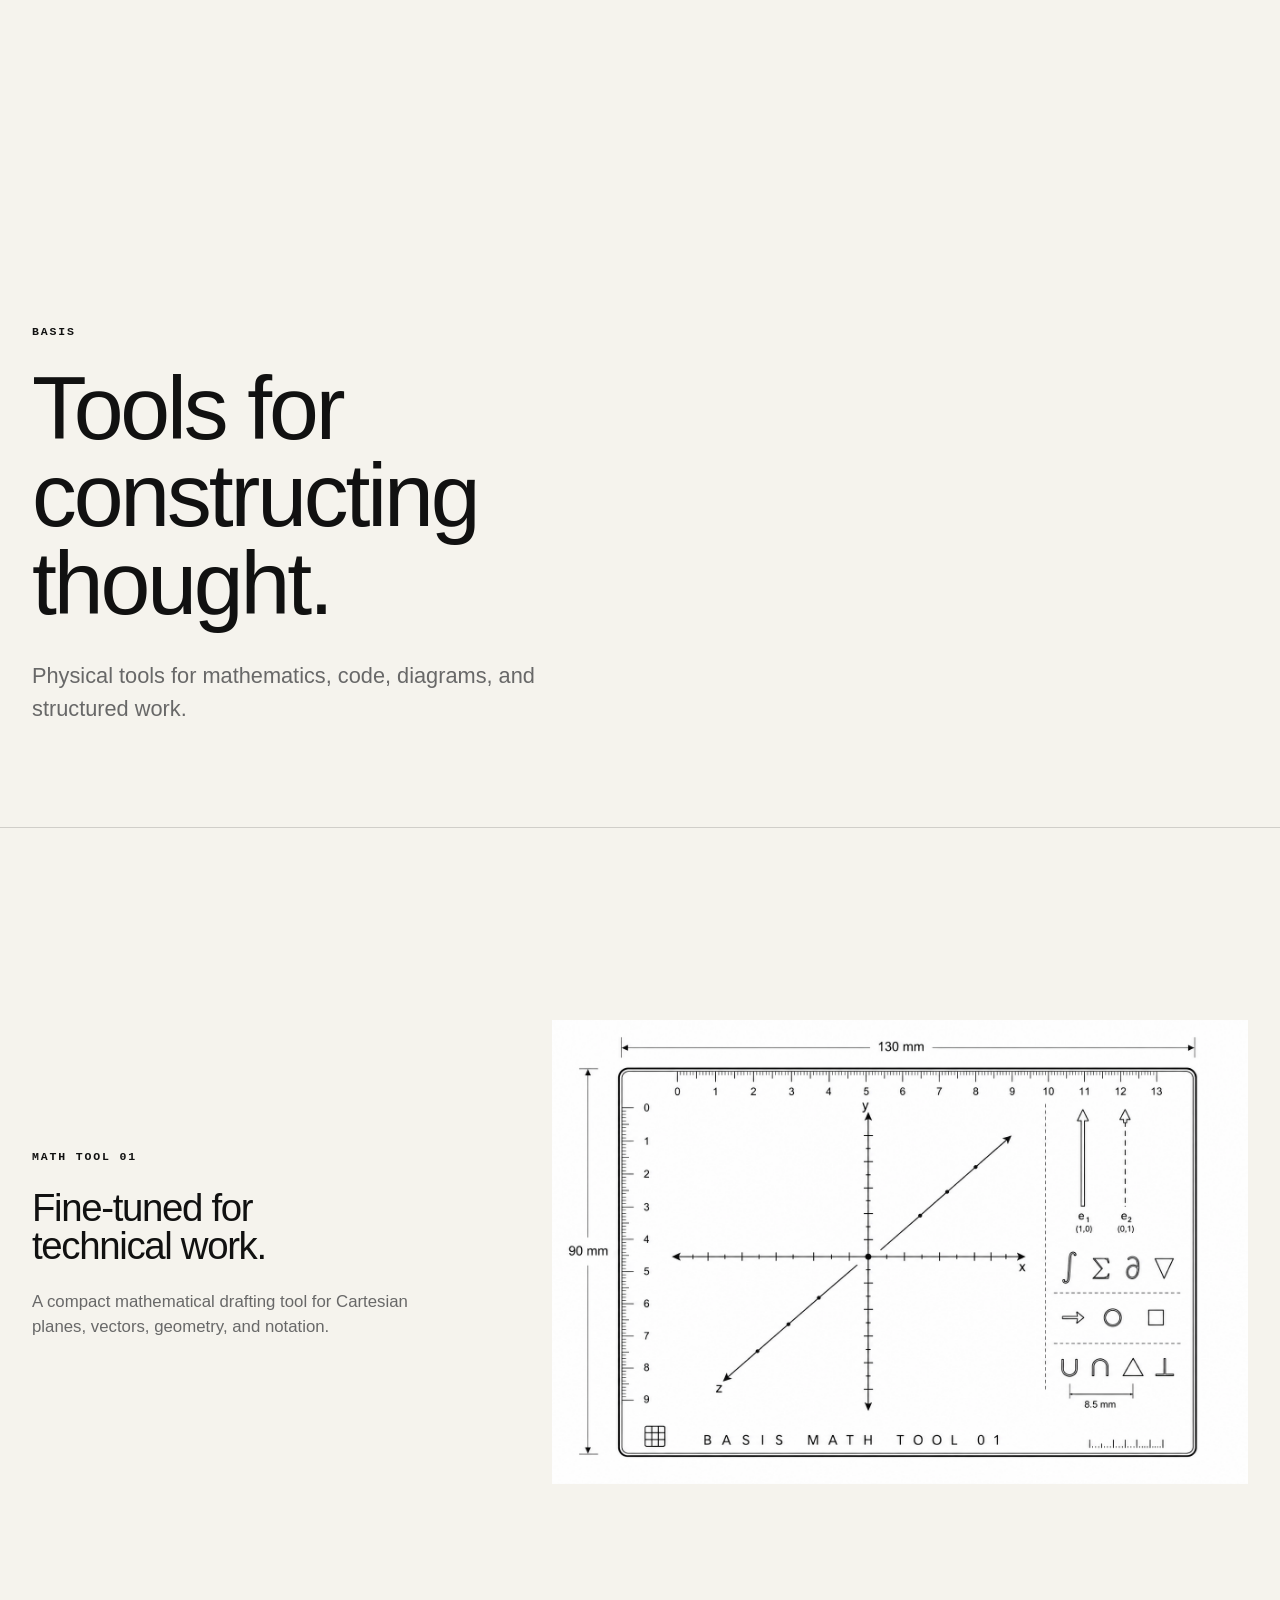
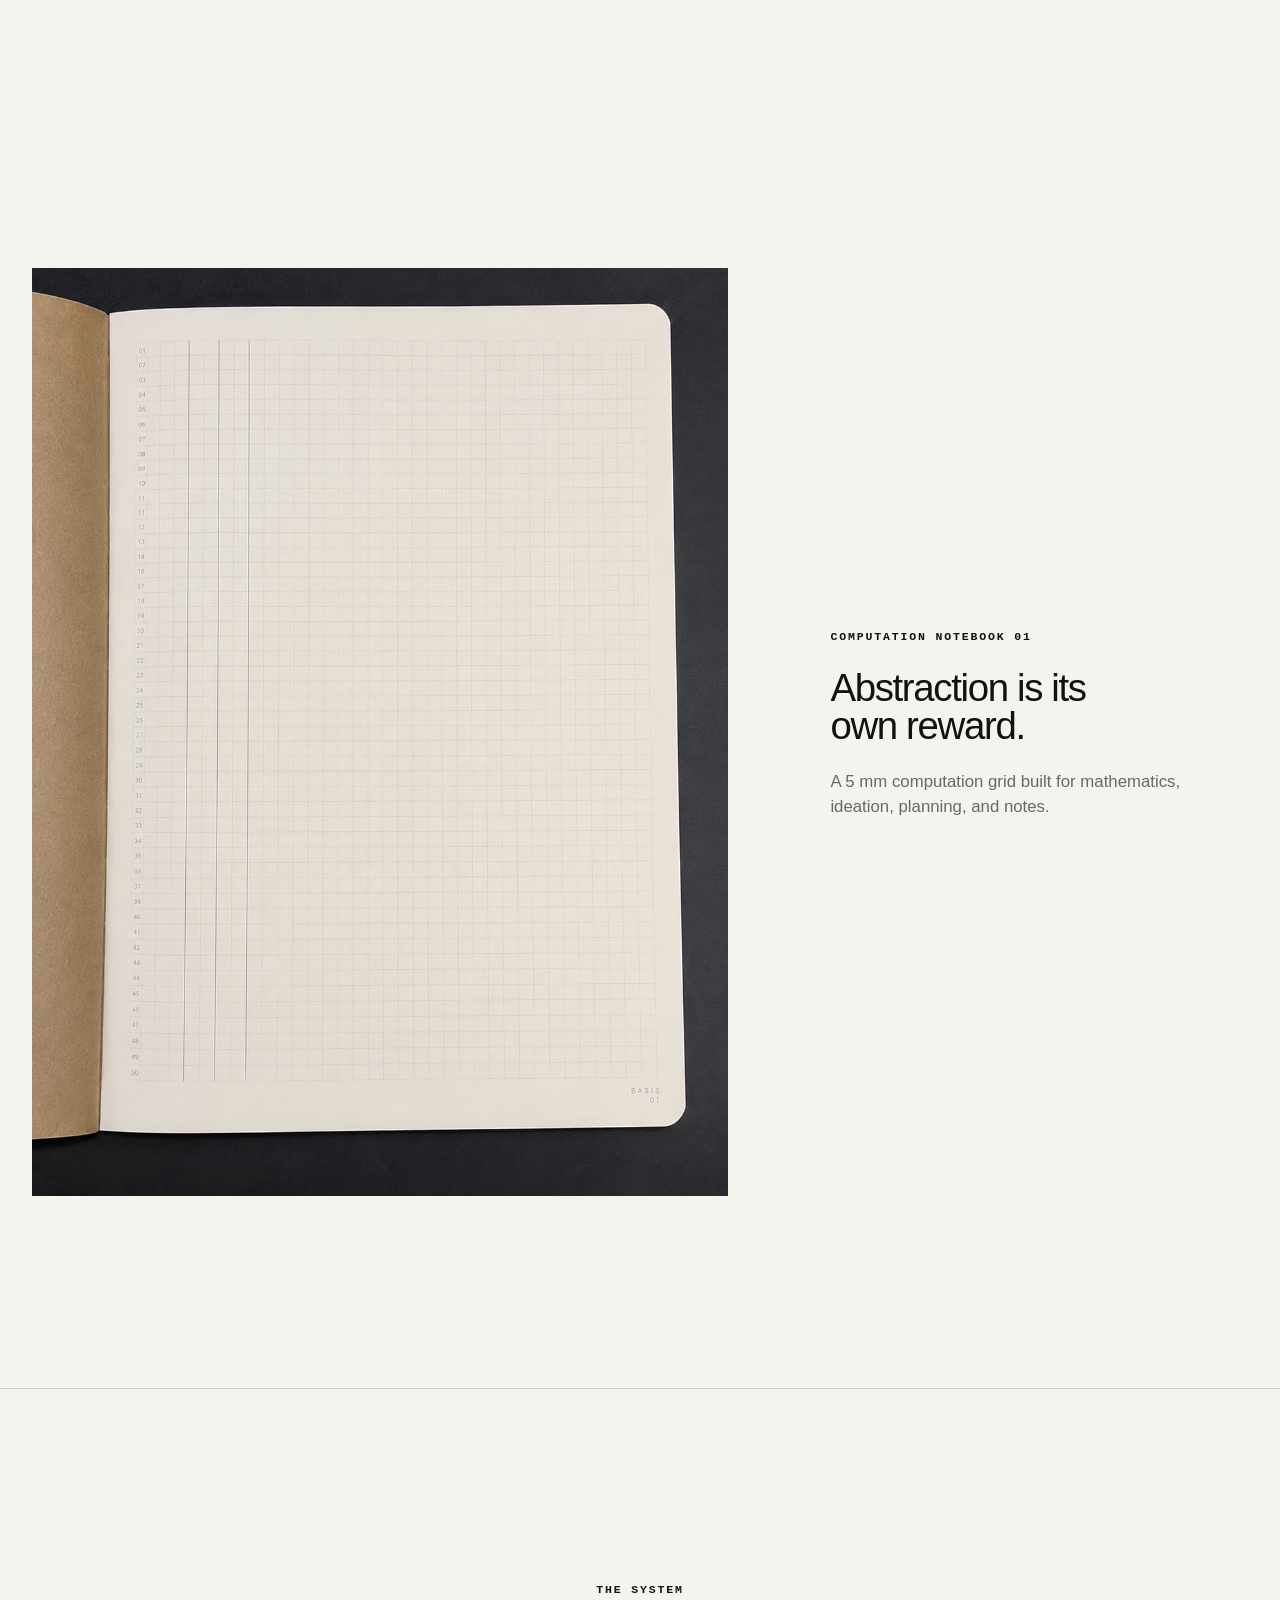
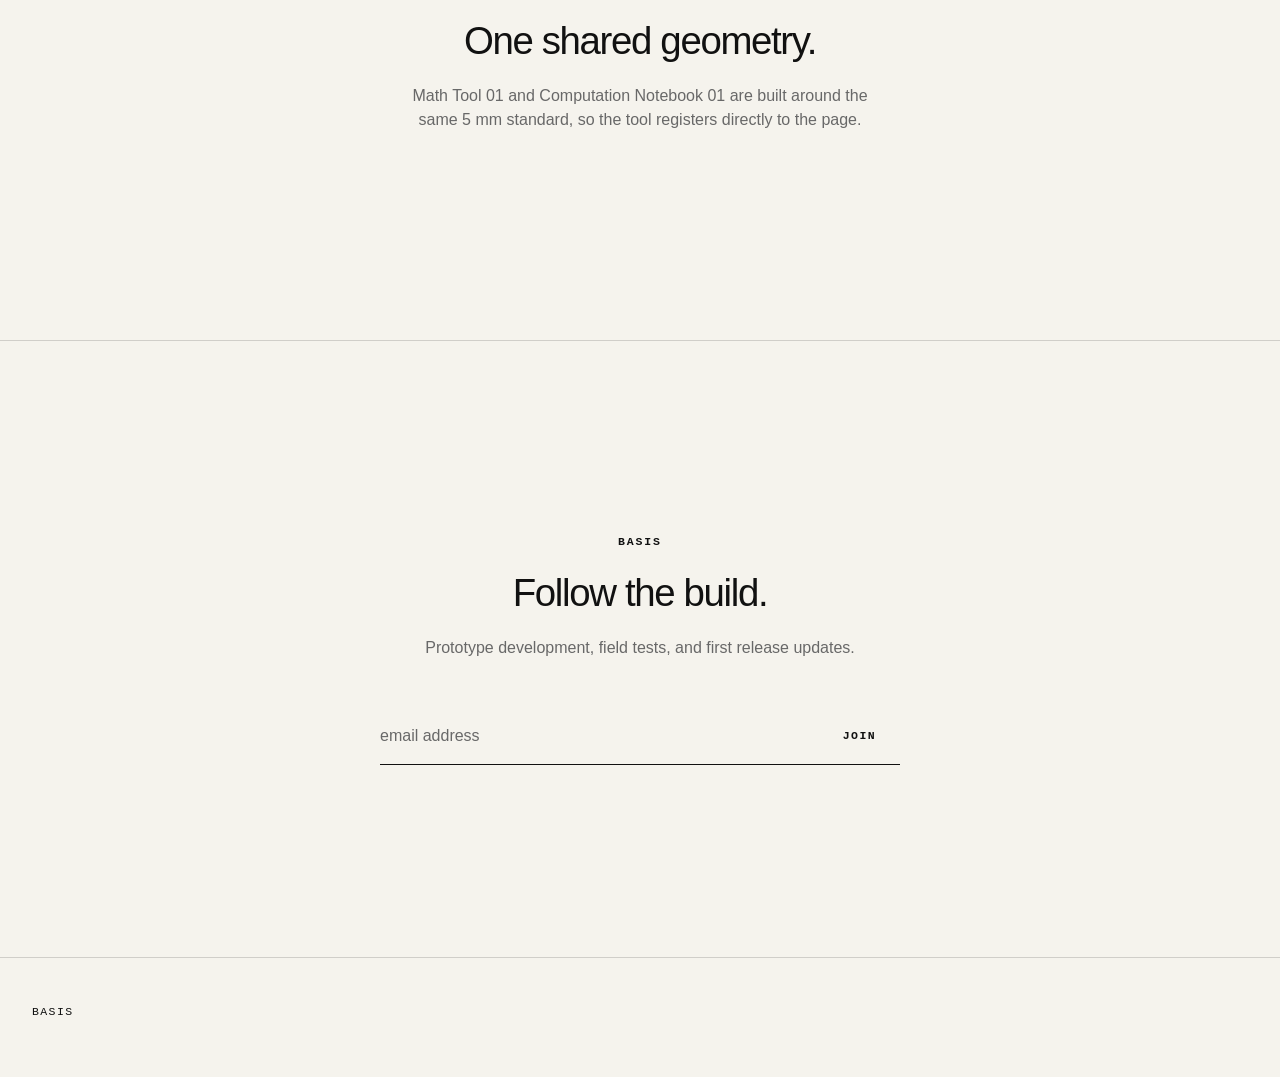
==== index.html @ d6b59c11 "3" ====
<link rel="stylesheet" href="basis.css">

<!DOCTYPE html>
<html lang="en">
<head>
  <meta charset="UTF-8">
  <meta name="viewport" content="width=device-width, initial-scale=1.0">
  <title>BASIS — Fine-tuned for technical work</title>
  <link rel="stylesheet" href="basis.css">
</head>

<body>

  <header class="hero">
    <div class="hero-inner">
      <p class="eyebrow">BASIS</p>
      <h1>Tools for constructing thought.</h1>
      <p class="hero-copy">
        Physical tools for mathematics, code, diagrams, and structured work.
      </p>
    </div>
  </header>

  <main>

    <section class="product-section">
      <div class="product-copy">
        <p class="eyebrow">MATH TOOL 01</p>
        <h2>Fine-tuned for technical work.</h2>
        <p>
          A compact mathematical drafting tool for Cartesian planes,
          vectors, geometry, and notation.
        </p>
      </div>

      <div class="product-image">
        <img src="static/math-tool.png" alt="BASIS Math Tool 01">
      </div>
    </section>

    <section class="product-section reverse">
      <div class="product-copy">
        <p class="eyebrow">COMPUTATION NOTEBOOK 01</p>
        <h2>Abstraction is its own reward.</h2>
        <p>
          A 5 mm computation grid built for mathematics, ideation,
          planning, and notes.
        </p>
      </div>

      <div class="product-image">
        <img src="static/notebook.png" alt="BASIS Computation Notebook 01">
      </div>
    </section>

    <section class="system-section">
      <p class="eyebrow">THE SYSTEM</p>
      <h2>One shared geometry.</h2>
      <p>
        Math Tool 01 and Computation Notebook 01 are built around the
        same 5 mm standard, so the tool registers directly to the page.
      </p>
    </section>

    <section class="signup-section">
      <p class="eyebrow">BASIS</p>
      <h2>Follow the build.</h2>
      <p>Prototype development, field tests, and first release updates.</p>

      <form>
        <input type="email" placeholder="email address">
        <button type="submit">Join</button>
      </form>
    </section>

  </main>

  <footer>
    <p>BASIS</p>
  </footer>

</body>
</html>
---- basis.css ----
/* =========================================================
   BASIS
   Global stylesheet / design system
   ========================================================= */


/* =========================================================
   1. DESIGN TOKENS
   Change these first when modifying the whole site.
   ========================================================= */

:root {
  /* Color */
  --color-bg: #f5f3ed;
  --color-surface: #ffffff;
  --color-text: #111111;
  --color-text-muted: #686868;
  --color-line: rgba(17, 17, 17, 0.16);
  --color-line-strong: rgba(17, 17, 17, 0.38);
  --color-inverse: #f5f3ed;

  /* Typography */
  --font-sans:
    "Helvetica Neue",
    Helvetica,
    Arial,
    sans-serif;

  --font-mono:
    "SFMono-Regular",
    Consolas,
    "Liberation Mono",
    Menlo,
    monospace;

  --font-size-xs: 0.72rem;
  --font-size-sm: 0.88rem;
  --font-size-base: 1rem;
  --font-size-md: 1.2rem;
  --font-size-lg: clamp(1.8rem, 3vw, 3rem);
  --font-size-xl: clamp(3rem, 7vw, 7rem);

  /* Width */
  --container-width: 1280px;
  --container-narrow: 760px;

  /* Spacing */
  --space-1: 0.5rem;
  --space-2: 0.75rem;
  --space-3: 1rem;
  --space-4: 1.5rem;
  --space-5: 2rem;
  --space-6: 3rem;
  --space-7: 5rem;
  --space-8: 8rem;
  --space-9: 12rem;

  /* Shape */
  --radius-sm: 4px;
  --radius-md: 8px;

  /* Motion */
  --transition-fast: 160ms ease;
  --transition-base: 280ms ease;

  /* Grid */
  --basis-grid-size: 20px;
  --basis-grid-color: rgba(17, 17, 17, 0.045);
}


/* =========================================================
   2. RESET
   ========================================================= */

*,
*::before,
*::after {
  box-sizing: border-box;
}

html {
  scroll-behavior: smooth;
}

body {
  margin: 0;
  background: var(--color-bg);
  color: var(--color-text);
  font-family: var(--font-sans);
  font-size: var(--font-size-base);
  line-height: 1.5;
  -webkit-font-smoothing: antialiased;
  text-rendering: optimizeLegibility;
}

img,
svg,
video {
  display: block;
  max-width: 100%;
}

img {
  height: auto;
}

button,
input,
textarea,
select {
  font: inherit;
}

a {
  color: inherit;
  text-decoration: none;
}

p,
h1,
h2,
h3,
h4 {
  margin-top: 0;
}

button {
  cursor: pointer;
}


/* =========================================================
   3. GLOBAL TYPOGRAPHY
   ========================================================= */

h1,
h2,
h3 {
  font-weight: 500;
  letter-spacing: -0.035em;
  line-height: 0.98;
}

h1 {
  font-size: var(--font-size-xl);
  max-width: 11ch;
  margin-bottom: var(--space-5);
}

h2 {
  font-size: var(--font-size-lg);
  max-width: 14ch;
  margin-bottom: var(--space-4);
}

h3 {
  font-size: var(--font-size-md);
}

p {
  max-width: 58ch;
}

.eyebrow {
  margin-bottom: var(--space-4);

  font-family: var(--font-mono);
  font-size: var(--font-size-xs);
  font-weight: 600;
  letter-spacing: 0.16em;
  text-transform: uppercase;
}

.text-muted {
  color: var(--color-text-muted);
}

.text-mono {
  font-family: var(--font-mono);
}


/* =========================================================
   4. SITE-WIDE LAYOUT HOOKS
   ========================================================= */

.container {
  width: min(
    calc(100% - 2 * var(--space-5)),
    var(--container-width)
  );

  margin-inline: auto;
}

.container-narrow {
  width: min(
    calc(100% - 2 * var(--space-5)),
    var(--container-narrow)
  );

  margin-inline: auto;
}

.section {
  padding-block: var(--space-8);
}

.section-large {
  padding-block: var(--space-9);
}

.section-border {
  border-top: 1px solid var(--color-line);
}

.section-dark {
  background: var(--color-text);
  color: var(--color-inverse);
}


/* =========================================================
   5. OPTIONAL BASIS GRID
   Add class="basis-grid" to any section.
   ========================================================= */

.basis-grid {
  background-image:
    linear-gradient(
      to right,
      var(--basis-grid-color) 1px,
      transparent 1px
    ),
    linear-gradient(
      to bottom,
      var(--basis-grid-color) 1px,
      transparent 1px
    );

  background-size:
    var(--basis-grid-size)
    var(--basis-grid-size);
}


/* =========================================================
   6. HERO
   ========================================================= */

.hero {
  min-height: 92vh;

  display: flex;
  align-items: flex-end;

  padding:
    var(--space-7)
    var(--space-5);

  border-bottom: 1px solid var(--color-line);
}

.hero-inner {
  width: min(100%, var(--container-width));
  margin-inline: auto;
}

.hero-copy {
  max-width: 42ch;

  font-size: clamp(1.05rem, 1.7vw, 1.45rem);
  color: var(--color-text-muted);
}


/* =========================================================
   7. PRODUCT SECTIONS
   Reusable for any future BASIS product.
   ========================================================= */

.product-section {
  width: min(
    calc(100% - 2 * var(--space-5)),
    var(--container-width)
  );

  margin-inline: auto;

  display: grid;
  grid-template-columns: minmax(260px, 0.75fr) minmax(0, 1.25fr);
  align-items: center;
  gap: clamp(3rem, 8vw, 9rem);

  padding-block: var(--space-9);
}

.product-section.reverse {
  grid-template-columns: minmax(0, 1.25fr) minmax(260px, 0.75fr);
}

.product-section.reverse .product-copy {
  order: 2;
}

.product-section.reverse .product-image {
  order: 1;
}

.product-copy p:not(.eyebrow) {
  color: var(--color-text-muted);
  font-size: 1.05rem;
}

.product-image {
  display: flex;
  align-items: center;
  justify-content: center;
}

.product-image img {
  width: 100%;
  object-fit: contain;

  transition:
    transform var(--transition-base),
    opacity var(--transition-base);
}

.product-image:hover img {
  transform: scale(1.012);
}


/* =========================================================
   8. GENERIC TWO-COLUMN LAYOUT
   Useful as the site expands.
   ========================================================= */

.split {
  display: grid;
  grid-template-columns: repeat(2, minmax(0, 1fr));
  gap: clamp(2rem, 7vw, 7rem);
}

.split-center {
  align-items: center;
}

.split-start {
  align-items: start;
}


/* =========================================================
   9. FEATURE / SPEC BLOCKS
   Future use for stencil specs, notebook details, etc.
   ========================================================= */

.feature-grid {
  display: grid;
  grid-template-columns: repeat(3, minmax(0, 1fr));
  gap: 1px;

  background: var(--color-line);
  border: 1px solid var(--color-line);
}

.feature {
  padding: var(--space-5);
  background: var(--color-bg);
}

.feature-label {
  margin-bottom: var(--space-3);

  font-family: var(--font-mono);
  font-size: var(--font-size-xs);
  letter-spacing: 0.12em;
  text-transform: uppercase;
}

.feature-value {
  margin: 0;
  font-size: var(--font-size-md);
}


/* =========================================================
   10. SYSTEM SECTION
   ========================================================= */

.system-section {
  padding:
    var(--space-9)
    var(--space-5);

  border-top: 1px solid var(--color-line);
  border-bottom: 1px solid var(--color-line);

  text-align: center;
}

.system-section > * {
  margin-inline: auto;
}

.system-section h2 {
  max-width: none;
}

.system-section p:not(.eyebrow) {
  max-width: 52ch;
  color: var(--color-text-muted);
}


/* =========================================================
   11. SIGNUP SECTION
   ========================================================= */

.signup-section {
  padding:
    var(--space-9)
    var(--space-5);

  text-align: center;
}

.signup-section > * {
  margin-inline: auto;
}

.signup-section h2 {
  max-width: none;
}

.signup-section p:not(.eyebrow) {
  color: var(--color-text-muted);
}

.signup-section form {
  width: min(100%, 520px);

  margin:
    var(--space-6)
    auto
    0;

  display: grid;
  grid-template-columns: 1fr auto;

  border-bottom: 1px solid var(--color-text);
}

.signup-section input {
  width: 100%;

  padding:
    var(--space-3)
    0;

  border: 0;
  outline: 0;

  background: transparent;
  color: var(--color-text);
}

.signup-section input::placeholder {
  color: var(--color-text-muted);
}

.signup-section button {
  padding:
    var(--space-3)
    var(--space-4);

  border: 0;

  background: transparent;
  color: var(--color-text);

  font-family: var(--font-mono);
  font-size: var(--font-size-xs);
  font-weight: 600;
  letter-spacing: 0.12em;
  text-transform: uppercase;

  transition: opacity var(--transition-fast);
}

.signup-section button:hover {
  opacity: 0.5;
}


/* =========================================================
   12. BUTTONS
   Reusable for future commerce / product pages.
   ========================================================= */

.button {
  display: inline-flex;
  align-items: center;
  justify-content: center;

  min-height: 46px;

  padding:
    0
    var(--space-5);

  border: 1px solid var(--color-text);

  background: var(--color-text);
  color: var(--color-inverse);

  font-family: var(--font-mono);
  font-size: var(--font-size-xs);
  font-weight: 600;
  letter-spacing: 0.1em;
  text-transform: uppercase;

  transition:
    background var(--transition-fast),
    color var(--transition-fast);
}

.button:hover {
  background: transparent;
  color: var(--color-text);
}

.button-outline {
  background: transparent;
  color: var(--color-text);
}

.button-outline:hover {
  background: var(--color-text);
  color: var(--color-inverse);
}


/* =========================================================
   13. PRODUCT META / SPECS
   ========================================================= */

.product-meta {
  display: flex;
  flex-wrap: wrap;
  gap:
    var(--space-2)
    var(--space-5);

  margin-top: var(--space-5);

  font-family: var(--font-mono);
  font-size: var(--font-size-xs);
  color: var(--color-text-muted);
  text-transform: uppercase;
  letter-spacing: 0.08em;
}

.rule {
  width: 100%;
  height: 1px;

  margin-block: var(--space-5);

  background: var(--color-line);
}


/* =========================================================
   14. FOOTER
   ========================================================= */

footer {
  display: flex;
  justify-content: space-between;
  align-items: center;

  min-height: 120px;

  padding:
    var(--space-5);

  border-top: 1px solid var(--color-line);

  font-family: var(--font-mono);
  font-size: var(--font-size-xs);
  letter-spacing: 0.12em;
  text-transform: uppercase;
}


/* =========================================================
   15. RESPONSIVE
   ========================================================= */

@media (max-width: 800px) {

  :root {
    --space-8: 6rem;
    --space-9: 7rem;
  }

  .hero {
    min-height: 82vh;
  }

  .product-section,
  .product-section.reverse,
  .split {
    grid-template-columns: 1fr;
  }

  .product-section {
    gap: var(--space-6);
  }

  .product-section.reverse .product-copy,
  .product-section.reverse .product-image {
    order: initial;
  }

  .feature-grid {
    grid-template-columns: 1fr;
  }

  .signup-section form {
    grid-template-columns: 1fr;
    border-bottom: 0;
  }

  .signup-section input {
    border-bottom: 1px solid var(--color-text);
  }

  .signup-section button {
    margin-top: var(--space-3);
    border: 1px solid var(--color-text);
  }
}


@media (max-width: 520px) {

  :root {
    --space-5: 1.25rem;
  }

  h1 {
    font-size: clamp(2.8rem, 16vw, 4.6rem);
  }

  .hero {
    padding-bottom: var(--space-6);
  }

  .product-section {
    padding-block: var(--space-8);
  }

  footer {
    align-items: flex-start;
    flex-direction: column;
    gap: var(--space-3);
  }
}


/* =========================================================
   16. ACCESSIBILITY / MOTION
   ========================================================= */

:focus-visible {
  outline: 2px solid var(--color-text);
  outline-offset: 4px;
}

@media (prefers-reduced-motion: reduce) {

  *,
  *::before,
  *::after {
    scroll-behavior: auto !important;
    transition-duration: 0.01ms !important;
    animation-duration: 0.01ms !important;
    animation-iteration-count: 1 !important;
  }
}
---- basis.css ----
/* =========================================================
   BASIS
   Global stylesheet / design system
   ========================================================= */


/* =========================================================
   1. DESIGN TOKENS
   Change these first when modifying the whole site.
   ========================================================= */

:root {
  /* Color */
  --color-bg: #f5f3ed;
  --color-surface: #ffffff;
  --color-text: #111111;
  --color-text-muted: #686868;
  --color-line: rgba(17, 17, 17, 0.16);
  --color-line-strong: rgba(17, 17, 17, 0.38);
  --color-inverse: #f5f3ed;

  /* Typography */
  --font-sans:
    "Helvetica Neue",
    Helvetica,
    Arial,
    sans-serif;

  --font-mono:
    "SFMono-Regular",
    Consolas,
    "Liberation Mono",
    Menlo,
    monospace;

  --font-size-xs: 0.72rem;
  --font-size-sm: 0.88rem;
  --font-size-base: 1rem;
  --font-size-md: 1.2rem;
  --font-size-lg: clamp(1.8rem, 3vw, 3rem);
  --font-size-xl: clamp(3rem, 7vw, 7rem);

  /* Width */
  --container-width: 1280px;
  --container-narrow: 760px;

  /* Spacing */
  --space-1: 0.5rem;
  --space-2: 0.75rem;
  --space-3: 1rem;
  --space-4: 1.5rem;
  --space-5: 2rem;
  --space-6: 3rem;
  --space-7: 5rem;
  --space-8: 8rem;
  --space-9: 12rem;

  /* Shape */
  --radius-sm: 4px;
  --radius-md: 8px;

  /* Motion */
  --transition-fast: 160ms ease;
  --transition-base: 280ms ease;

  /* Grid */
  --basis-grid-size: 20px;
  --basis-grid-color: rgba(17, 17, 17, 0.045);
}


/* =========================================================
   2. RESET
   ========================================================= */

*,
*::before,
*::after {
  box-sizing: border-box;
}

html {
  scroll-behavior: smooth;
}

body {
  margin: 0;
  background: var(--color-bg);
  color: var(--color-text);
  font-family: var(--font-sans);
  font-size: var(--font-size-base);
  line-height: 1.5;
  -webkit-font-smoothing: antialiased;
  text-rendering: optimizeLegibility;
}

img,
svg,
video {
  display: block;
  max-width: 100%;
}

img {
  height: auto;
}

button,
input,
textarea,
select {
  font: inherit;
}

a {
  color: inherit;
  text-decoration: none;
}

p,
h1,
h2,
h3,
h4 {
  margin-top: 0;
}

button {
  cursor: pointer;
}


/* =========================================================
   3. GLOBAL TYPOGRAPHY
   ========================================================= */

h1,
h2,
h3 {
  font-weight: 500;
  letter-spacing: -0.035em;
  line-height: 0.98;
}

h1 {
  font-size: var(--font-size-xl);
  max-width: 11ch;
  margin-bottom: var(--space-5);
}

h2 {
  font-size: var(--font-size-lg);
  max-width: 14ch;
  margin-bottom: var(--space-4);
}

h3 {
  font-size: var(--font-size-md);
}

p {
  max-width: 58ch;
}

.eyebrow {
  margin-bottom: var(--space-4);

  font-family: var(--font-mono);
  font-size: var(--font-size-xs);
  font-weight: 600;
  letter-spacing: 0.16em;
  text-transform: uppercase;
}

.text-muted {
  color: var(--color-text-muted);
}

.text-mono {
  font-family: var(--font-mono);
}


/* =========================================================
   4. SITE-WIDE LAYOUT HOOKS
   ========================================================= */

.container {
  width: min(
    calc(100% - 2 * var(--space-5)),
    var(--container-width)
  );

  margin-inline: auto;
}

.container-narrow {
  width: min(
    calc(100% - 2 * var(--space-5)),
    var(--container-narrow)
  );

  margin-inline: auto;
}

.section {
  padding-block: var(--space-8);
}

.section-large {
  padding-block: var(--space-9);
}

.section-border {
  border-top: 1px solid var(--color-line);
}

.section-dark {
  background: var(--color-text);
  color: var(--color-inverse);
}


/* =========================================================
   5. OPTIONAL BASIS GRID
   Add class="basis-grid" to any section.
   ========================================================= */

.basis-grid {
  background-image:
    linear-gradient(
      to right,
      var(--basis-grid-color) 1px,
      transparent 1px
    ),
    linear-gradient(
      to bottom,
      var(--basis-grid-color) 1px,
      transparent 1px
    );

  background-size:
    var(--basis-grid-size)
    var(--basis-grid-size);
}


/* =========================================================
   6. HERO
   ========================================================= */

.hero {
  min-height: 92vh;

  display: flex;
  align-items: flex-end;

  padding:
    var(--space-7)
    var(--space-5);

  border-bottom: 1px solid var(--color-line);
}

.hero-inner {
  width: min(100%, var(--container-width));
  margin-inline: auto;
}

.hero-copy {
  max-width: 42ch;

  font-size: clamp(1.05rem, 1.7vw, 1.45rem);
  color: var(--color-text-muted);
}


/* =========================================================
   7. PRODUCT SECTIONS
   Reusable for any future BASIS product.
   ========================================================= */

.product-section {
  width: min(
    calc(100% - 2 * var(--space-5)),
    var(--container-width)
  );

  margin-inline: auto;

  display: grid;
  grid-template-columns: minmax(260px, 0.75fr) minmax(0, 1.25fr);
  align-items: center;
  gap: clamp(3rem, 8vw, 9rem);

  padding-block: var(--space-9);
}

.product-section.reverse {
  grid-template-columns: minmax(0, 1.25fr) minmax(260px, 0.75fr);
}

.product-section.reverse .product-copy {
  order: 2;
}

.product-section.reverse .product-image {
  order: 1;
}

.product-copy p:not(.eyebrow) {
  color: var(--color-text-muted);
  font-size: 1.05rem;
}

.product-image {
  display: flex;
  align-items: center;
  justify-content: center;
}

.product-image img {
  width: 100%;
  object-fit: contain;

  transition:
    transform var(--transition-base),
    opacity var(--transition-base);
}

.product-image:hover img {
  transform: scale(1.012);
}


/* =========================================================
   8. GENERIC TWO-COLUMN LAYOUT
   Useful as the site expands.
   ========================================================= */

.split {
  display: grid;
  grid-template-columns: repeat(2, minmax(0, 1fr));
  gap: clamp(2rem, 7vw, 7rem);
}

.split-center {
  align-items: center;
}

.split-start {
  align-items: start;
}


/* =========================================================
   9. FEATURE / SPEC BLOCKS
   Future use for stencil specs, notebook details, etc.
   ========================================================= */

.feature-grid {
  display: grid;
  grid-template-columns: repeat(3, minmax(0, 1fr));
  gap: 1px;

  background: var(--color-line);
  border: 1px solid var(--color-line);
}

.feature {
  padding: var(--space-5);
  background: var(--color-bg);
}

.feature-label {
  margin-bottom: var(--space-3);

  font-family: var(--font-mono);
  font-size: var(--font-size-xs);
  letter-spacing: 0.12em;
  text-transform: uppercase;
}

.feature-value {
  margin: 0;
  font-size: var(--font-size-md);
}


/* =========================================================
   10. SYSTEM SECTION
   ========================================================= */

.system-section {
  padding:
    var(--space-9)
    var(--space-5);

  border-top: 1px solid var(--color-line);
  border-bottom: 1px solid var(--color-line);

  text-align: center;
}

.system-section > * {
  margin-inline: auto;
}

.system-section h2 {
  max-width: none;
}

.system-section p:not(.eyebrow) {
  max-width: 52ch;
  color: var(--color-text-muted);
}


/* =========================================================
   11. SIGNUP SECTION
   ========================================================= */

.signup-section {
  padding:
    var(--space-9)
    var(--space-5);

  text-align: center;
}

.signup-section > * {
  margin-inline: auto;
}

.signup-section h2 {
  max-width: none;
}

.signup-section p:not(.eyebrow) {
  color: var(--color-text-muted);
}

.signup-section form {
  width: min(100%, 520px);

  margin:
    var(--space-6)
    auto
    0;

  display: grid;
  grid-template-columns: 1fr auto;

  border-bottom: 1px solid var(--color-text);
}

.signup-section input {
  width: 100%;

  padding:
    var(--space-3)
    0;

  border: 0;
  outline: 0;

  background: transparent;
  color: var(--color-text);
}

.signup-section input::placeholder {
  color: var(--color-text-muted);
}

.signup-section button {
  padding:
    var(--space-3)
    var(--space-4);

  border: 0;

  background: transparent;
  color: var(--color-text);

  font-family: var(--font-mono);
  font-size: var(--font-size-xs);
  font-weight: 600;
  letter-spacing: 0.12em;
  text-transform: uppercase;

  transition: opacity var(--transition-fast);
}

.signup-section button:hover {
  opacity: 0.5;
}


/* =========================================================
   12. BUTTONS
   Reusable for future commerce / product pages.
   ========================================================= */

.button {
  display: inline-flex;
  align-items: center;
  justify-content: center;

  min-height: 46px;

  padding:
    0
    var(--space-5);

  border: 1px solid var(--color-text);

  background: var(--color-text);
  color: var(--color-inverse);

  font-family: var(--font-mono);
  font-size: var(--font-size-xs);
  font-weight: 600;
  letter-spacing: 0.1em;
  text-transform: uppercase;

  transition:
    background var(--transition-fast),
    color var(--transition-fast);
}

.button:hover {
  background: transparent;
  color: var(--color-text);
}

.button-outline {
  background: transparent;
  color: var(--color-text);
}

.button-outline:hover {
  background: var(--color-text);
  color: var(--color-inverse);
}


/* =========================================================
   13. PRODUCT META / SPECS
   ========================================================= */

.product-meta {
  display: flex;
  flex-wrap: wrap;
  gap:
    var(--space-2)
    var(--space-5);

  margin-top: var(--space-5);

  font-family: var(--font-mono);
  font-size: var(--font-size-xs);
  color: var(--color-text-muted);
  text-transform: uppercase;
  letter-spacing: 0.08em;
}

.rule {
  width: 100%;
  height: 1px;

  margin-block: var(--space-5);

  background: var(--color-line);
}


/* =========================================================
   14. FOOTER
   ========================================================= */

footer {
  display: flex;
  justify-content: space-between;
  align-items: center;

  min-height: 120px;

  padding:
    var(--space-5);

  border-top: 1px solid var(--color-line);

  font-family: var(--font-mono);
  font-size: var(--font-size-xs);
  letter-spacing: 0.12em;
  text-transform: uppercase;
}


/* =========================================================
   15. RESPONSIVE
   ========================================================= */

@media (max-width: 800px) {

  :root {
    --space-8: 6rem;
    --space-9: 7rem;
  }

  .hero {
    min-height: 82vh;
  }

  .product-section,
  .product-section.reverse,
  .split {
    grid-template-columns: 1fr;
  }

  .product-section {
    gap: var(--space-6);
  }

  .product-section.reverse .product-copy,
  .product-section.reverse .product-image {
    order: initial;
  }

  .feature-grid {
    grid-template-columns: 1fr;
  }

  .signup-section form {
    grid-template-columns: 1fr;
    border-bottom: 0;
  }

  .signup-section input {
    border-bottom: 1px solid var(--color-text);
  }

  .signup-section button {
    margin-top: var(--space-3);
    border: 1px solid var(--color-text);
  }
}


@media (max-width: 520px) {

  :root {
    --space-5: 1.25rem;
  }

  h1 {
    font-size: clamp(2.8rem, 16vw, 4.6rem);
  }

  .hero {
    padding-bottom: var(--space-6);
  }

  .product-section {
    padding-block: var(--space-8);
  }

  footer {
    align-items: flex-start;
    flex-direction: column;
    gap: var(--space-3);
  }
}


/* =========================================================
   16. ACCESSIBILITY / MOTION
   ========================================================= */

:focus-visible {
  outline: 2px solid var(--color-text);
  outline-offset: 4px;
}

@media (prefers-reduced-motion: reduce) {

  *,
  *::before,
  *::after {
    scroll-behavior: auto !important;
    transition-duration: 0.01ms !important;
    animation-duration: 0.01ms !important;
    animation-iteration-count: 1 !important;
  }
}
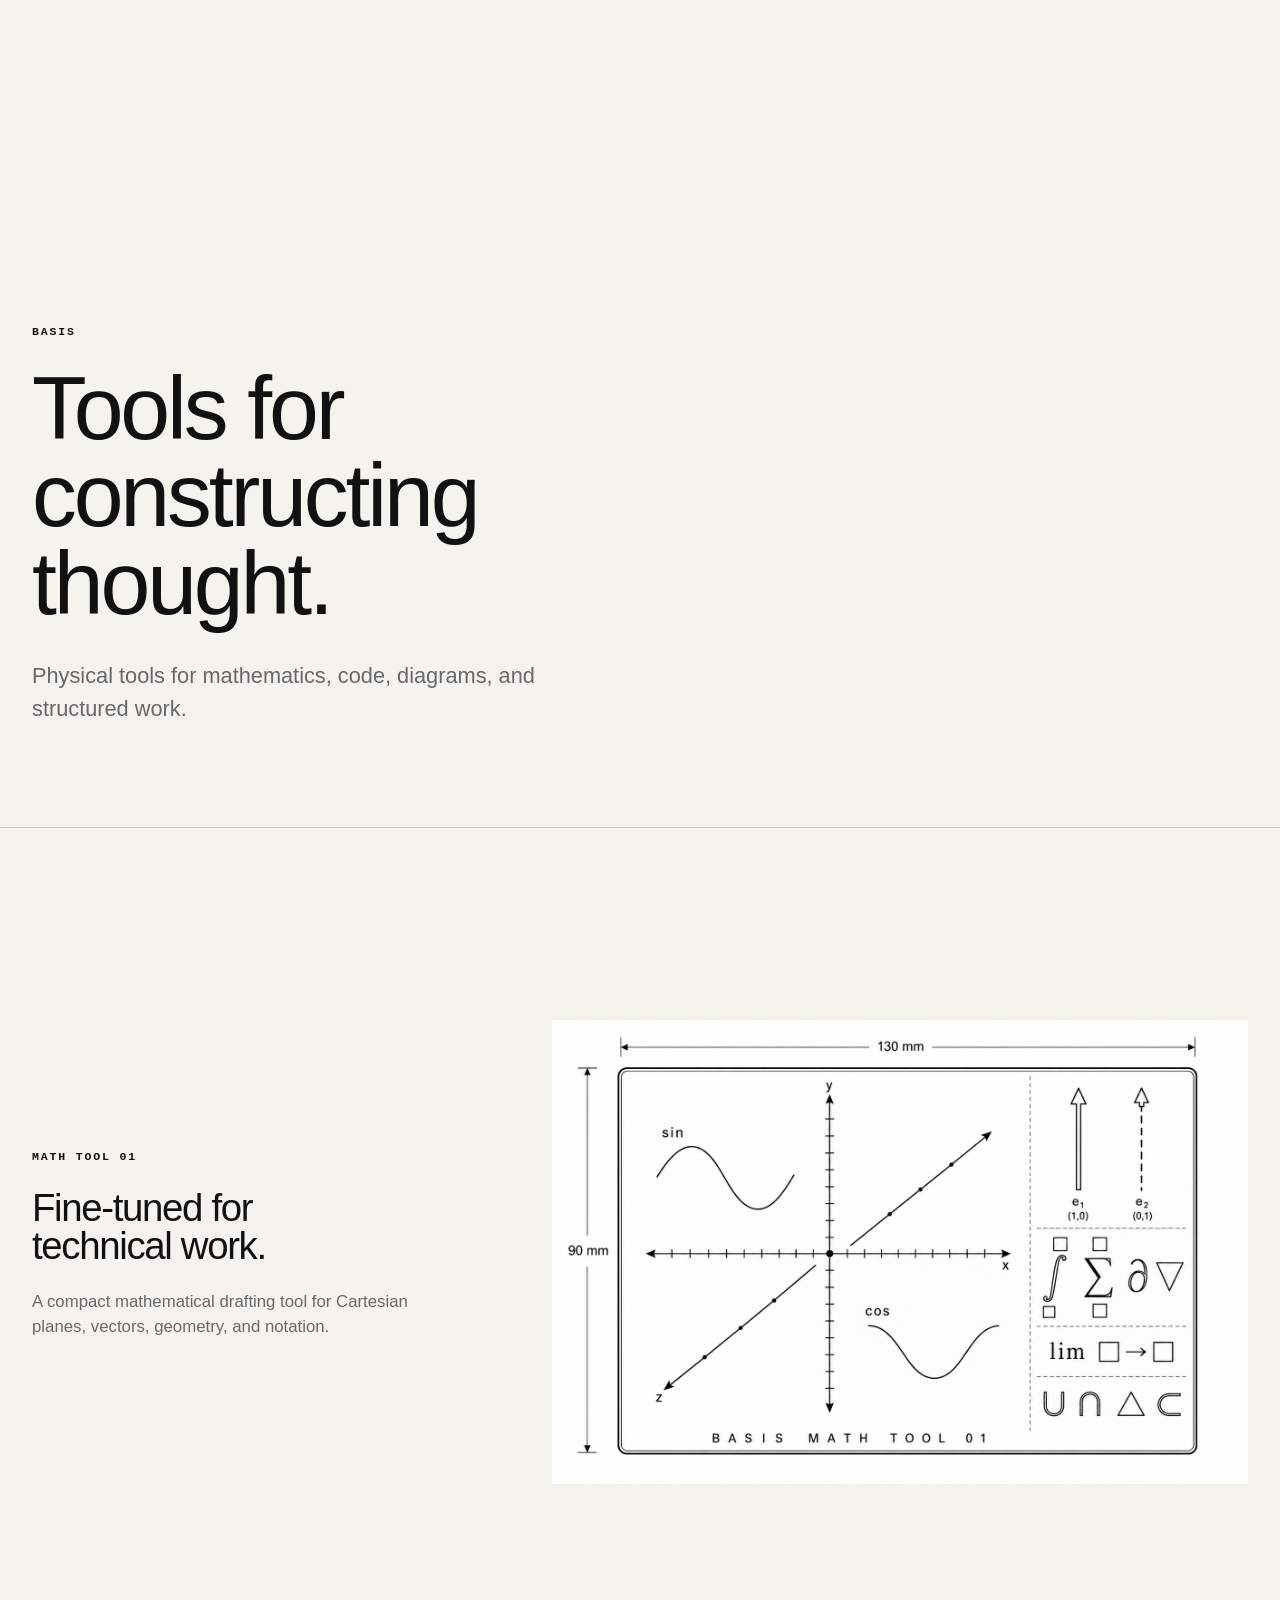
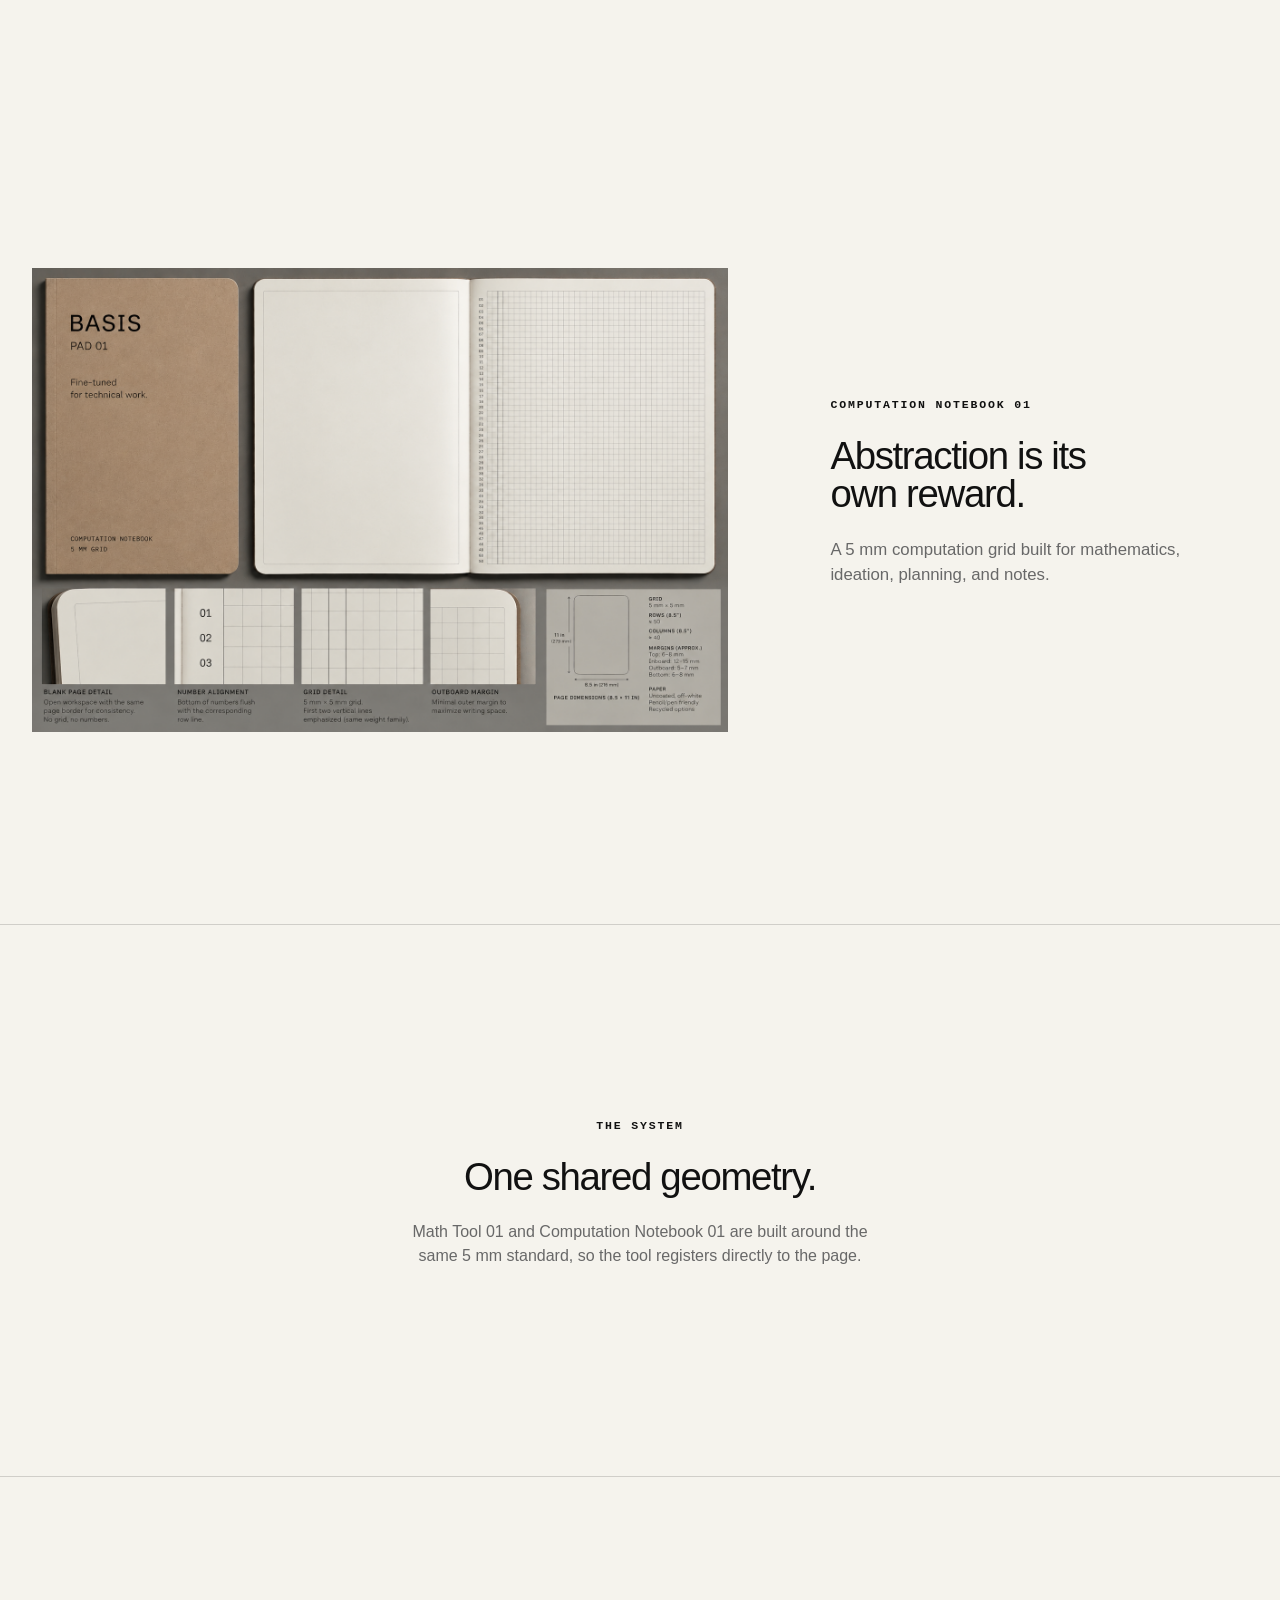
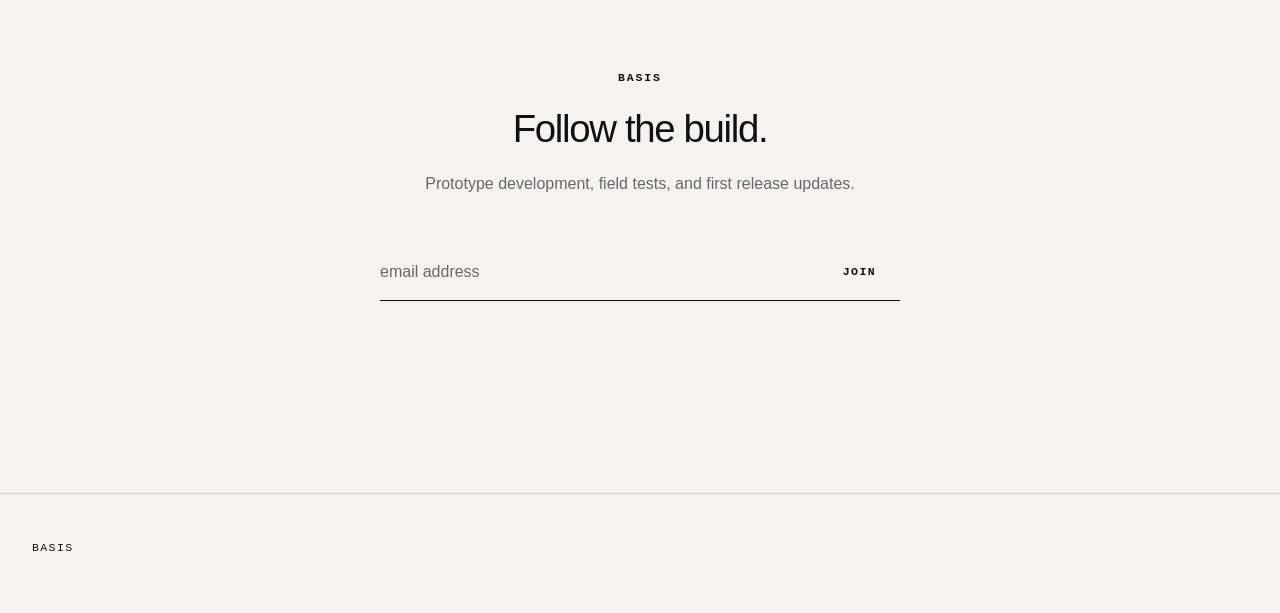
==== commit be7ff02e: "update html" ====
--- a/index.html
+++ b/index.html
@@ -1,7 +1,6 @@
-<link rel="stylesheet" href="basis.css">
-
 <!DOCTYPE html>
 <html lang="en">
+<link rel="stylesheet" href="basis.css">
 <head>
   <meta charset="UTF-8">
   <meta name="viewport" content="width=device-width, initial-scale=1.0">
